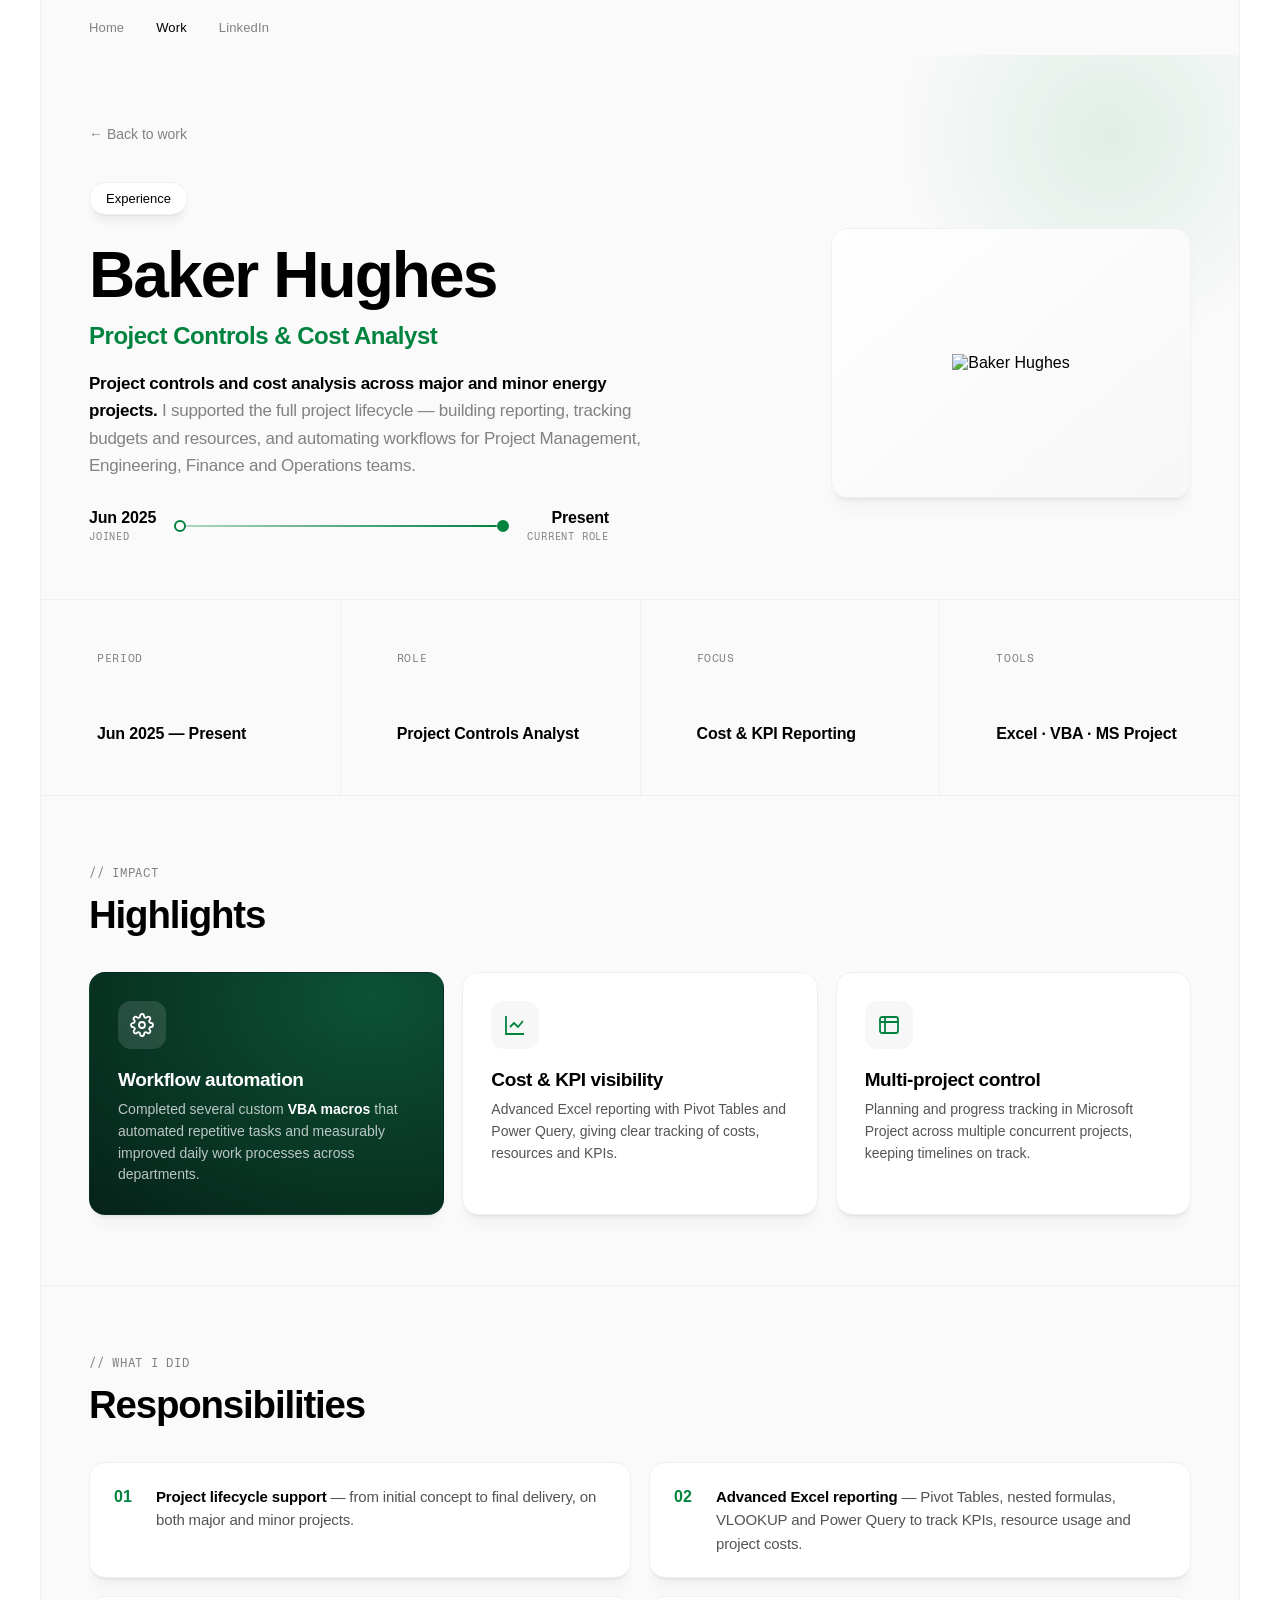
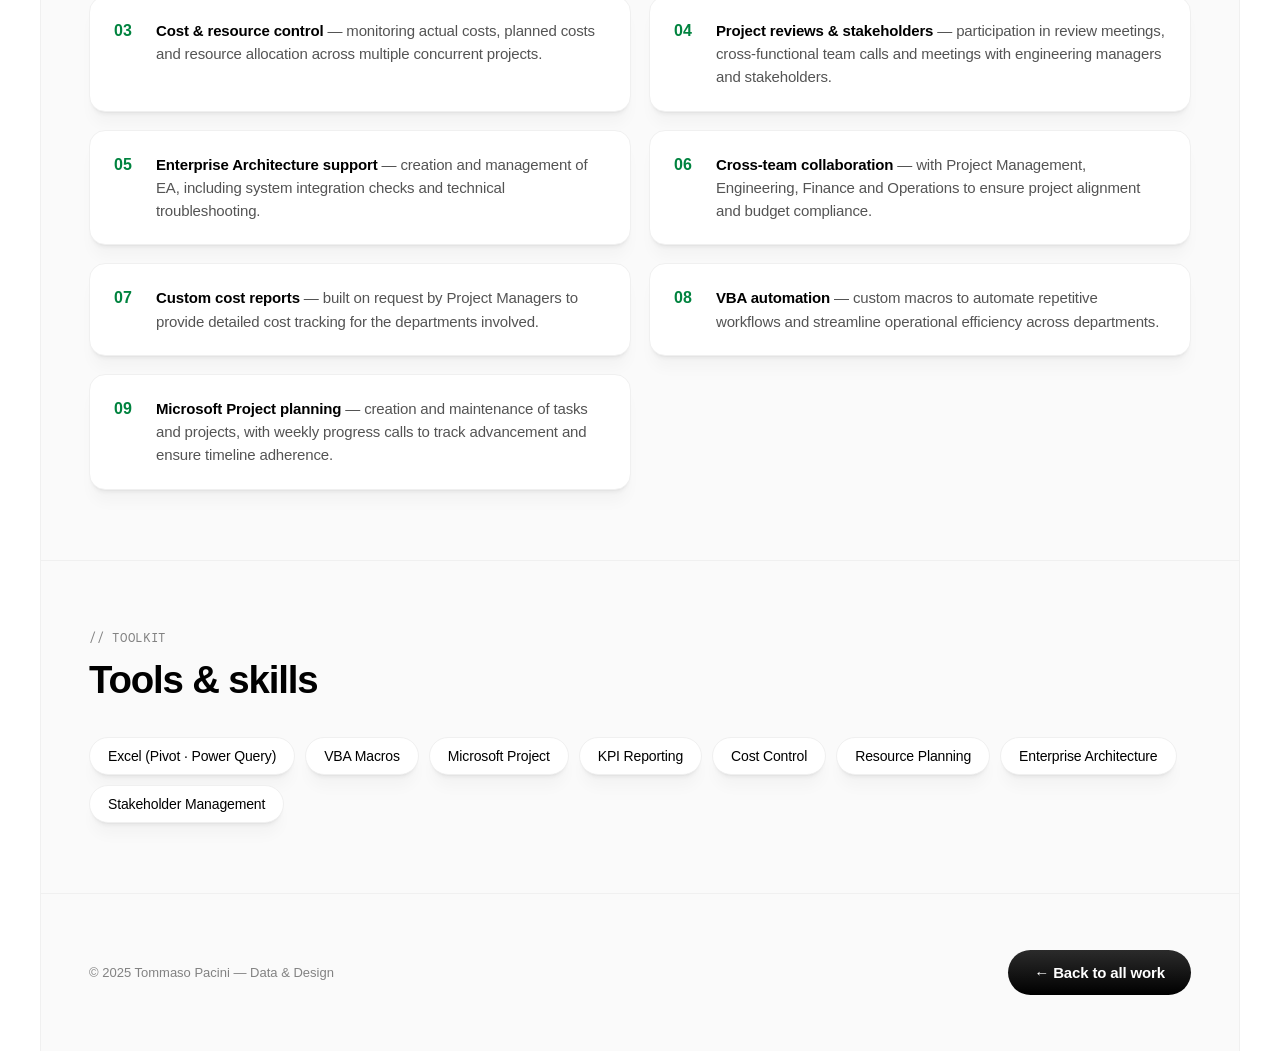
==== baker-hughes.html @ 3450409f "Add files via upload" ====
<!DOCTYPE html>
<html lang="en">
<head>
<meta charset="UTF-8">
<meta name="viewport" content="width=device-width, initial-scale=1.0">
<title>Baker Hughes — Tommaso Pacini</title>
<link rel="preconnect" href="https://rsms.me/">
<link rel="stylesheet" href="https://rsms.me/inter/inter.css">
<link rel="preconnect" href="https://fonts.googleapis.com">
<link rel="preconnect" href="https://fonts.gstatic.com" crossorigin>
<link href="https://fonts.googleapis.com/css2?family=Fragment+Mono&display=swap" rel="stylesheet">
<style>
:root {
  --white:#fff; --g-50:#fafafa; --g-100:#f7f7f7; --g-150:#f0f0f0; --g-200:#dedede;
  --g-300:#b8b8b8; --g-500:#828282; --g-600:#545454; --g-800:#2b2b2b; --black:#000;
  --bh:#00833f; --bh-dark:#0a3d2b;
  --font-display:'InterDisplay','Inter Display','Inter',sans-serif;
  --font-body:'Inter',sans-serif; --font-mono:'Fragment Mono',monospace;
  --r-card:16px; --r-pill:100px;
  --shadow-card:0px 0.597144px 0.597144px -0.9375px rgba(0,0,0,0.07),0px 1.81088px 1.81088px -1.875px rgba(0,0,0,0.07),0px 4.78699px 4.78699px -2.8125px rgba(0,0,0,0.06),0px 15px 15px -3.75px rgba(0,0,0,0.03);
  --shadow-float:0px 0.602187px 0.602187px -1.25px rgba(0,0,0,0.18),0px 2.288533px 2.288533px -2.5px rgba(0,0,0,0.16),0px 10px 10px -3.75px rgba(0,0,0,0.06);
  --ease:cubic-bezier(0.44,0,0.56,1); --ease-spring:cubic-bezier(0.22,1,0.36,1);
}
*,*::before,*::after{box-sizing:border-box;margin:0;padding:0;}
html{scroll-behavior:smooth;}
body{font-family:var(--font-body);background:var(--white);color:var(--black);-webkit-font-smoothing:antialiased;overflow-x:hidden;}
.frame{max-width:1200px;margin:0 auto;border-left:1px solid var(--g-150);border-right:1px solid var(--g-150);background:var(--g-50);min-height:100vh;}

/* NAV */
nav{position:sticky;top:0;z-index:300;background:rgba(250,250,250,0.88);backdrop-filter:blur(12px);-webkit-backdrop-filter:blur(12px);padding:20px 0;}
.nav-inner{display:flex;align-items:center;gap:32px;max-width:1200px;margin:0 auto;padding:0 48px;}
nav a{font-size:13px;letter-spacing:0.01em;color:var(--g-500);text-decoration:none;transition:color .25s var(--ease);}
nav a:hover,nav a.active{color:var(--black);}

/* HERO */
.hero{padding:70px 48px 56px;border-bottom:1px solid var(--g-150);}
.back{display:inline-flex;align-items:center;gap:8px;font-size:14px;font-weight:500;color:var(--g-500);text-decoration:none;margin-bottom:40px;transition:gap .25s var(--ease),color .25s var(--ease);}
.back:hover{gap:12px;color:var(--black);}
.badge{display:inline-flex;align-items:center;gap:8px;background:var(--white);border:1px solid var(--g-150);border-radius:var(--r-pill);padding:8px 16px;font-size:13px;font-weight:500;color:var(--black);box-shadow:var(--shadow-float);margin-bottom:28px;}
.hero-grid{display:grid;grid-template-columns:1fr 360px;gap:48px;align-items:center;}
.hero h1{font-family:var(--font-display);font-size:clamp(40px,5vw,68px);font-weight:600;letter-spacing:-0.03em;line-height:1.02;margin-bottom:14px;}
.role{font-family:var(--font-display);font-size:clamp(18px,2vw,24px);font-weight:600;letter-spacing:-0.02em;color:var(--bh);margin-bottom:20px;}
.intro{font-size:17px;font-weight:500;letter-spacing:-0.015em;line-height:1.6;color:var(--g-500);max-width:560px;}
.intro strong{color:var(--black);font-weight:600;}
.logo-card{background:linear-gradient(140deg,#fff,var(--g-100));border:1px solid var(--g-150);border-radius:var(--r-card);box-shadow:var(--shadow-card);aspect-ratio:4/3;display:flex;align-items:center;justify-content:center;padding:36px;}
.logo-card img{max-width:78%;height:auto;}

/* META */
.meta{display:grid;grid-template-columns:repeat(4,1fr);gap:1px;background:var(--g-150);border-bottom:1px solid var(--g-150);}
.meta div{background:var(--g-50);padding:26px 28px;}
.meta .k{font-family:var(--font-mono);font-size:11px;letter-spacing:.06em;text-transform:uppercase;color:var(--g-500);margin-bottom:8px;}
.meta .v{font-family:var(--font-display);font-size:16px;font-weight:600;letter-spacing:-0.01em;color:var(--black);}

/* SECTION */
.sec{padding:70px 48px;border-bottom:1px solid var(--g-150);}
.eyebrow{font-family:var(--font-mono);font-size:12px;letter-spacing:.06em;text-transform:uppercase;color:var(--g-500);margin-bottom:14px;}
.sec h2{font-family:var(--font-display);font-size:clamp(26px,3vw,40px);font-weight:600;letter-spacing:-0.03em;line-height:1.1;margin-bottom:36px;}

/* responsibilities */
.resp{list-style:none;display:grid;grid-template-columns:1fr 1fr;gap:18px;}
.resp li{display:flex;gap:16px;background:var(--white);border:1px solid var(--g-150);border-radius:var(--r-card);box-shadow:var(--shadow-card);padding:22px 24px;align-items:flex-start;}
.resp .n{font-family:var(--font-display);font-size:16px;font-weight:600;color:var(--bh);flex-shrink:0;width:26px;line-height:1.5;}
.resp p{font-size:15px;font-weight:450;letter-spacing:-0.01em;line-height:1.55;color:var(--g-600);}
.resp p b{color:var(--black);font-weight:600;}

/* tools */
.tools{display:flex;flex-wrap:wrap;gap:10px;}
.tool{background:var(--white);border:1px solid var(--g-150);border-radius:var(--r-pill);padding:10px 18px;font-size:14px;font-weight:500;letter-spacing:-0.01em;color:var(--black);box-shadow:var(--shadow-card);}

/* footer */
.foot{padding:56px 48px;display:flex;align-items:center;justify-content:space-between;gap:24px;flex-wrap:wrap;}
.foot a.cta{display:inline-flex;align-items:center;gap:10px;background:linear-gradient(180deg,#2b2b2b,#000);color:#fff;font-family:var(--font-display);font-size:15px;font-weight:600;letter-spacing:-0.01em;text-decoration:none;border-radius:var(--r-pill);padding:14px 26px;transition:transform .3s var(--ease-spring);}
.foot a.cta:hover{transform:translateY(-2px);}
.foot .muted{font-size:13px;color:var(--g-500);}

/* ambient accent nell'hero */
.hero{position:relative;overflow:hidden;}
.hero::before{content:'';position:absolute;top:-140px;right:-90px;width:440px;height:440px;border-radius:50%;background:radial-gradient(circle,rgba(0,131,63,0.10),transparent 70%);pointer-events:none;}
.hero>*{position:relative;z-index:1;}

@keyframes pulse{0%,100%{box-shadow:0 0 0 0 rgba(0,131,63,.4);}50%{box-shadow:0 0 0 7px rgba(0,131,63,0);}}

/* timeline periodo */
.timeline{display:flex;align-items:center;gap:18px;margin-top:30px;max-width:520px;}
.tl-end{display:flex;flex-direction:column;gap:3px;}
.tl-end.right{align-items:flex-end;text-align:right;}
.tl-date{font-family:var(--font-display);font-size:16px;font-weight:600;letter-spacing:-0.01em;color:var(--black);}
.tl-label{font-family:var(--font-mono);font-size:10px;letter-spacing:.08em;text-transform:uppercase;color:var(--g-500);}
.tl-track{flex:1;display:flex;align-items:center;}
.tl-line{flex:1;height:2px;background:linear-gradient(90deg,rgba(0,131,63,.3),var(--bh));border-radius:2px;}
.tl-node{width:12px;height:12px;border-radius:50%;background:var(--white);border:2px solid var(--bh);flex-shrink:0;}
.tl-node.now{background:var(--bh);border-color:var(--bh);animation:pulse 2.2s ease-in-out infinite;}

/* highlights */
.hl-grid{display:grid;grid-template-columns:repeat(3,1fr);gap:18px;}
.hl-card{background:var(--white);border:1px solid var(--g-150);border-radius:var(--r-card);box-shadow:var(--shadow-card);padding:28px;transition:transform .3s var(--ease-spring),box-shadow .3s var(--ease-spring);}
.hl-card:hover{transform:translateY(-4px);box-shadow:var(--shadow-card),0 24px 44px -20px rgba(0,0,0,.22);}
.hl-card.accent{background:radial-gradient(120% 130% at 80% 10%,#0c5236,#062017);border-color:transparent;color:#fff;}
.hl-ico{width:48px;height:48px;border-radius:13px;background:var(--g-100);display:flex;align-items:center;justify-content:center;color:var(--bh);margin-bottom:20px;}
.hl-card.accent .hl-ico{background:rgba(255,255,255,.12);color:#fff;}
.hl-title{font-family:var(--font-display);font-size:19px;font-weight:600;letter-spacing:-0.02em;margin-bottom:8px;color:var(--black);}
.hl-card.accent .hl-title{color:#fff;}
.hl-card p{font-size:14px;line-height:1.55;color:var(--g-600);}
.hl-card.accent p{color:rgba(255,255,255,.72);}

@media(max-width:960px){
  .nav-inner,.hero,.sec,.foot{padding-left:28px;padding-right:28px;}
  .hero-grid{grid-template-columns:1fr;}
  .logo-card{max-width:320px;}
  .meta{grid-template-columns:1fr 1fr;}
  .resp{grid-template-columns:1fr;}
  .hl-grid{grid-template-columns:1fr;}
}
</style>
</head>
<body>
<div class="frame">

  <nav>
    <div class="nav-inner">
      <a href="index.html">Home</a>
      <a href="work.html" class="active">Work</a>
      <a href="https://www.linkedin.com/in/tommaso-pacini-035a2924a/" target="_blank">LinkedIn</a>
    </div>
  </nav>

  <!-- HERO -->
  <section class="hero">
    <a class="back" href="work.html">← Back to work</a>
    <div class="hero-grid">
      <div>
        <span class="badge">Experience</span>
        <h1>Baker Hughes</h1>
        <div class="role">Project Controls &amp; Cost Analyst</div>
        <p class="intro">
          <strong>Project controls and cost analysis across major and minor energy projects.</strong>
          I supported the full project lifecycle — building reporting, tracking budgets and resources, and automating
          workflows for Project Management, Engineering, Finance and Operations teams.
        </p>

        <div class="timeline">
          <div class="tl-end">
            <span class="tl-date">Jun 2025</span>
            <span class="tl-label">Joined</span>
          </div>
          <div class="tl-track">
            <span class="tl-node"></span>
            <span class="tl-line"></span>
            <span class="tl-node now"></span>
          </div>
          <div class="tl-end right">
            <span class="tl-date">Present</span>
            <span class="tl-label">Current role</span>
          </div>
        </div>
      </div>
      <div class="logo-card">
        <img src="images/baker-hughes.png" alt="Baker Hughes">
      </div>
    </div>
  </section>

  <!-- META -->
  <div class="meta">
    <div><div class="k">Period</div><div class="v">Jun 2025 — Present</div></div>
    <div><div class="k">Role</div><div class="v">Project Controls Analyst</div></div>
    <div><div class="k">Focus</div><div class="v">Cost &amp; KPI Reporting</div></div>
    <div><div class="k">Tools</div><div class="v">Excel · VBA · MS Project</div></div>
  </div>

  <!-- HIGHLIGHTS -->
  <section class="sec">
    <div class="eyebrow">// Impact</div>
    <h2>Highlights</h2>
    <div class="hl-grid">
      <div class="hl-card accent">
        <div class="hl-ico"><svg width="24" height="24" viewBox="0 0 24 24" fill="none" stroke="currentColor" stroke-width="1.8"><path d="M12 15a3 3 0 1 0 0-6 3 3 0 0 0 0 6z"/><path d="M19.4 15a1.65 1.65 0 0 0 .33 1.82l.06.06a2 2 0 1 1-2.83 2.83l-.06-.06a1.65 1.65 0 0 0-1.82-.33 1.65 1.65 0 0 0-1 1.51V21a2 2 0 0 1-4 0v-.09A1.65 1.65 0 0 0 9 19.4a1.65 1.65 0 0 0-1.82.33l-.06.06a2 2 0 1 1-2.83-2.83l.06-.06a1.65 1.65 0 0 0 .33-1.82 1.65 1.65 0 0 0-1.51-1H3a2 2 0 0 1 0-4h.09A1.65 1.65 0 0 0 4.6 9a1.65 1.65 0 0 0-.33-1.82l-.06-.06a2 2 0 1 1 2.83-2.83l.06.06a1.65 1.65 0 0 0 1.82.33H9a1.65 1.65 0 0 0 1-1.51V3a2 2 0 0 1 4 0v.09a1.65 1.65 0 0 0 1 1.51 1.65 1.65 0 0 0 1.82-.33l.06-.06a2 2 0 1 1 2.83 2.83l-.06.06a1.65 1.65 0 0 0-.33 1.82V9a1.65 1.65 0 0 0 1.51 1H21a2 2 0 0 1 0 4h-.09a1.65 1.65 0 0 0-1.51 1z"/></svg></div>
        <div class="hl-title">Workflow automation</div>
        <p>Completed several custom <b style="color:#fff">VBA macros</b> that automated repetitive tasks and measurably improved daily work processes across departments.</p>
      </div>
      <div class="hl-card">
        <div class="hl-ico"><svg width="24" height="24" viewBox="0 0 24 24" fill="none" stroke="currentColor" stroke-width="1.8"><path d="M3 3v18h18"/><path d="M7 14l4-4 4 4 5-6"/></svg></div>
        <div class="hl-title">Cost &amp; KPI visibility</div>
        <p>Advanced Excel reporting with Pivot Tables and Power Query, giving clear tracking of costs, resources and KPIs.</p>
      </div>
      <div class="hl-card">
        <div class="hl-ico"><svg width="24" height="24" viewBox="0 0 24 24" fill="none" stroke="currentColor" stroke-width="1.8"><rect x="3" y="4" width="18" height="16" rx="2"/><path d="M3 9h18M8 4v16"/></svg></div>
        <div class="hl-title">Multi-project control</div>
        <p>Planning and progress tracking in Microsoft Project across multiple concurrent projects, keeping timelines on track.</p>
      </div>
    </div>
  </section>

  <!-- RESPONSIBILITIES -->
  <section class="sec">
    <div class="eyebrow">// What I did</div>
    <h2>Responsibilities</h2>
    <ul class="resp">
      <li><span class="n">01</span><p><b>Project lifecycle support</b> — from initial concept to final delivery, on both major and minor projects.</p></li>
      <li><span class="n">02</span><p><b>Advanced Excel reporting</b> — Pivot Tables, nested formulas, VLOOKUP and Power Query to track KPIs, resource usage and project costs.</p></li>
      <li><span class="n">03</span><p><b>Cost &amp; resource control</b> — monitoring actual costs, planned costs and resource allocation across multiple concurrent projects.</p></li>
      <li><span class="n">04</span><p><b>Project reviews &amp; stakeholders</b> — participation in review meetings, cross-functional team calls and meetings with engineering managers and stakeholders.</p></li>
      <li><span class="n">05</span><p><b>Enterprise Architecture support</b> — creation and management of EA, including system integration checks and technical troubleshooting.</p></li>
      <li><span class="n">06</span><p><b>Cross-team collaboration</b> — with Project Management, Engineering, Finance and Operations to ensure project alignment and budget compliance.</p></li>
      <li><span class="n">07</span><p><b>Custom cost reports</b> — built on request by Project Managers to provide detailed cost tracking for the departments involved.</p></li>
      <li><span class="n">08</span><p><b>VBA automation</b> — custom macros to automate repetitive workflows and streamline operational efficiency across departments.</p></li>
      <li><span class="n">09</span><p><b>Microsoft Project planning</b> — creation and maintenance of tasks and projects, with weekly progress calls to track advancement and ensure timeline adherence.</p></li>
    </ul>
  </section>

  <!-- TOOLS -->
  <section class="sec">
    <div class="eyebrow">// Toolkit</div>
    <h2>Tools &amp; skills</h2>
    <div class="tools">
      <span class="tool">Excel (Pivot · Power Query)</span>
      <span class="tool">VBA Macros</span>
      <span class="tool">Microsoft Project</span>
      <span class="tool">KPI Reporting</span>
      <span class="tool">Cost Control</span>
      <span class="tool">Resource Planning</span>
      <span class="tool">Enterprise Architecture</span>
      <span class="tool">Stakeholder Management</span>
    </div>
  </section>

  <!-- FOOTER -->
  <div class="foot">
    <span class="muted">© 2025 Tommaso Pacini — Data &amp; Design</span>
    <a class="cta" href="work.html">← Back to all work</a>
  </div>

</div>
</body>
</html>
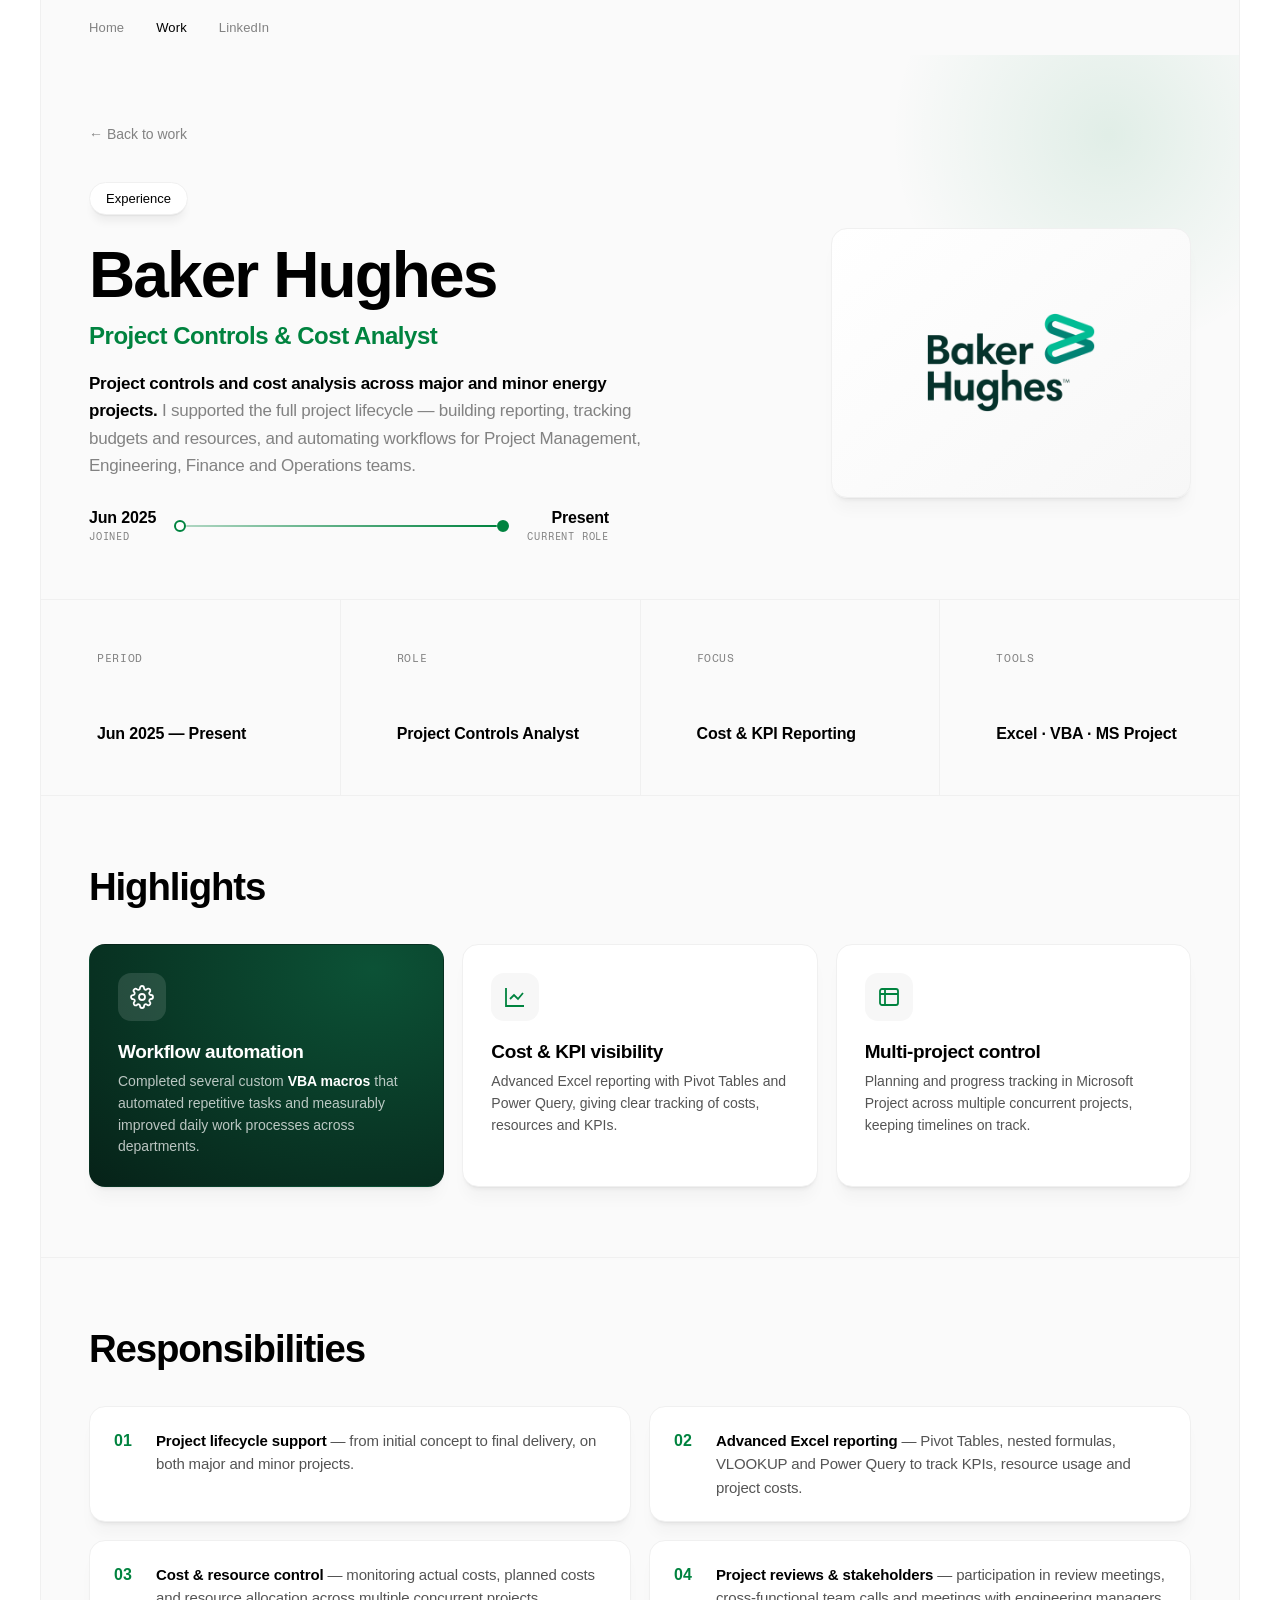
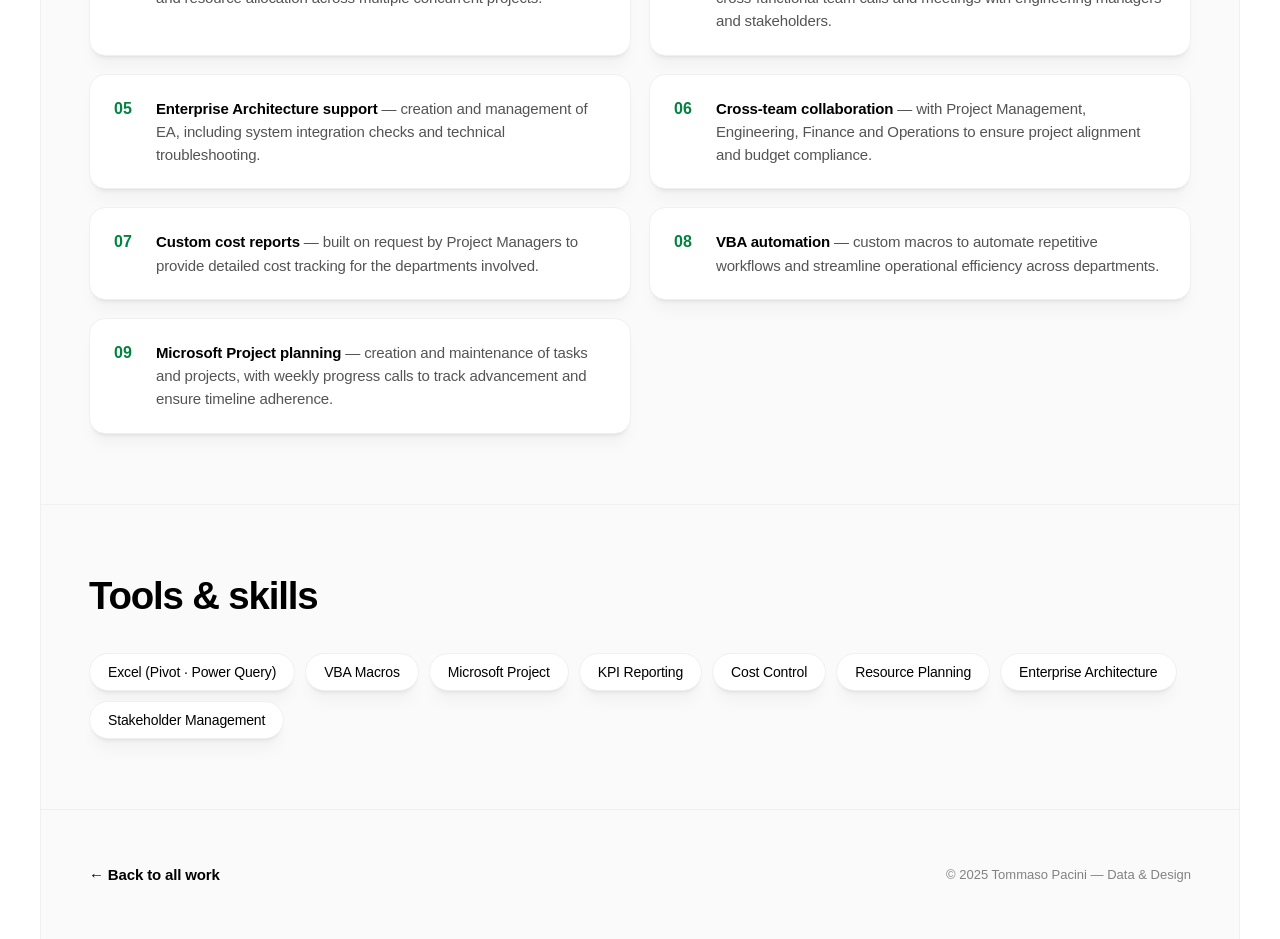
==== commit 6d7df6fc: "Minimal footer back-link on experience pages, remove // eyebrow labels Co-Authored-By: Claude Opus 4" ====
--- a/baker-hughes.html
+++ b/baker-hughes.html
@@ -69,8 +69,8 @@
 
 /* footer */
 .foot{padding:56px 48px;display:flex;align-items:center;justify-content:space-between;gap:24px;flex-wrap:wrap;}
-.foot a.cta{display:inline-flex;align-items:center;gap:10px;background:linear-gradient(180deg,#2b2b2b,#000);color:#fff;font-family:var(--font-display);font-size:15px;font-weight:600;letter-spacing:-0.01em;text-decoration:none;border-radius:var(--r-pill);padding:14px 26px;transition:transform .3s var(--ease-spring);}
-.foot a.cta:hover{transform:translateY(-2px);}
+.foot a.cta{display:inline-flex;align-items:center;gap:8px;background:none;color:var(--black);font-family:var(--font-display);font-size:15px;font-weight:600;letter-spacing:-0.01em;text-decoration:none;padding:0;transition:gap .25s var(--ease);}
+.foot a.cta:hover{gap:12px;}
 .foot .muted{font-size:13px;color:var(--g-500);}
 
 /* ambient accent nell'hero */
@@ -170,7 +170,6 @@
 
   <!-- HIGHLIGHTS -->
   <section class="sec">
-    <div class="eyebrow">// Impact</div>
     <h2>Highlights</h2>
     <div class="hl-grid">
       <div class="hl-card accent">
@@ -193,7 +192,6 @@
 
   <!-- RESPONSIBILITIES -->
   <section class="sec">
-    <div class="eyebrow">// What I did</div>
     <h2>Responsibilities</h2>
     <ul class="resp">
       <li><span class="n">01</span><p><b>Project lifecycle support</b> — from initial concept to final delivery, on both major and minor projects.</p></li>
@@ -210,7 +208,6 @@
 
   <!-- TOOLS -->
   <section class="sec">
-    <div class="eyebrow">// Toolkit</div>
     <h2>Tools &amp; skills</h2>
     <div class="tools">
       <span class="tool">Excel (Pivot · Power Query)</span>
@@ -226,8 +223,8 @@
 
   <!-- FOOTER -->
   <div class="foot">
+    <a class="cta" href="work.html">← Back to all work</a>
     <span class="muted">© 2025 Tommaso Pacini — Data &amp; Design</span>
-    <a class="cta" href="work.html">← Back to all work</a>
   </div>
 
 </div>
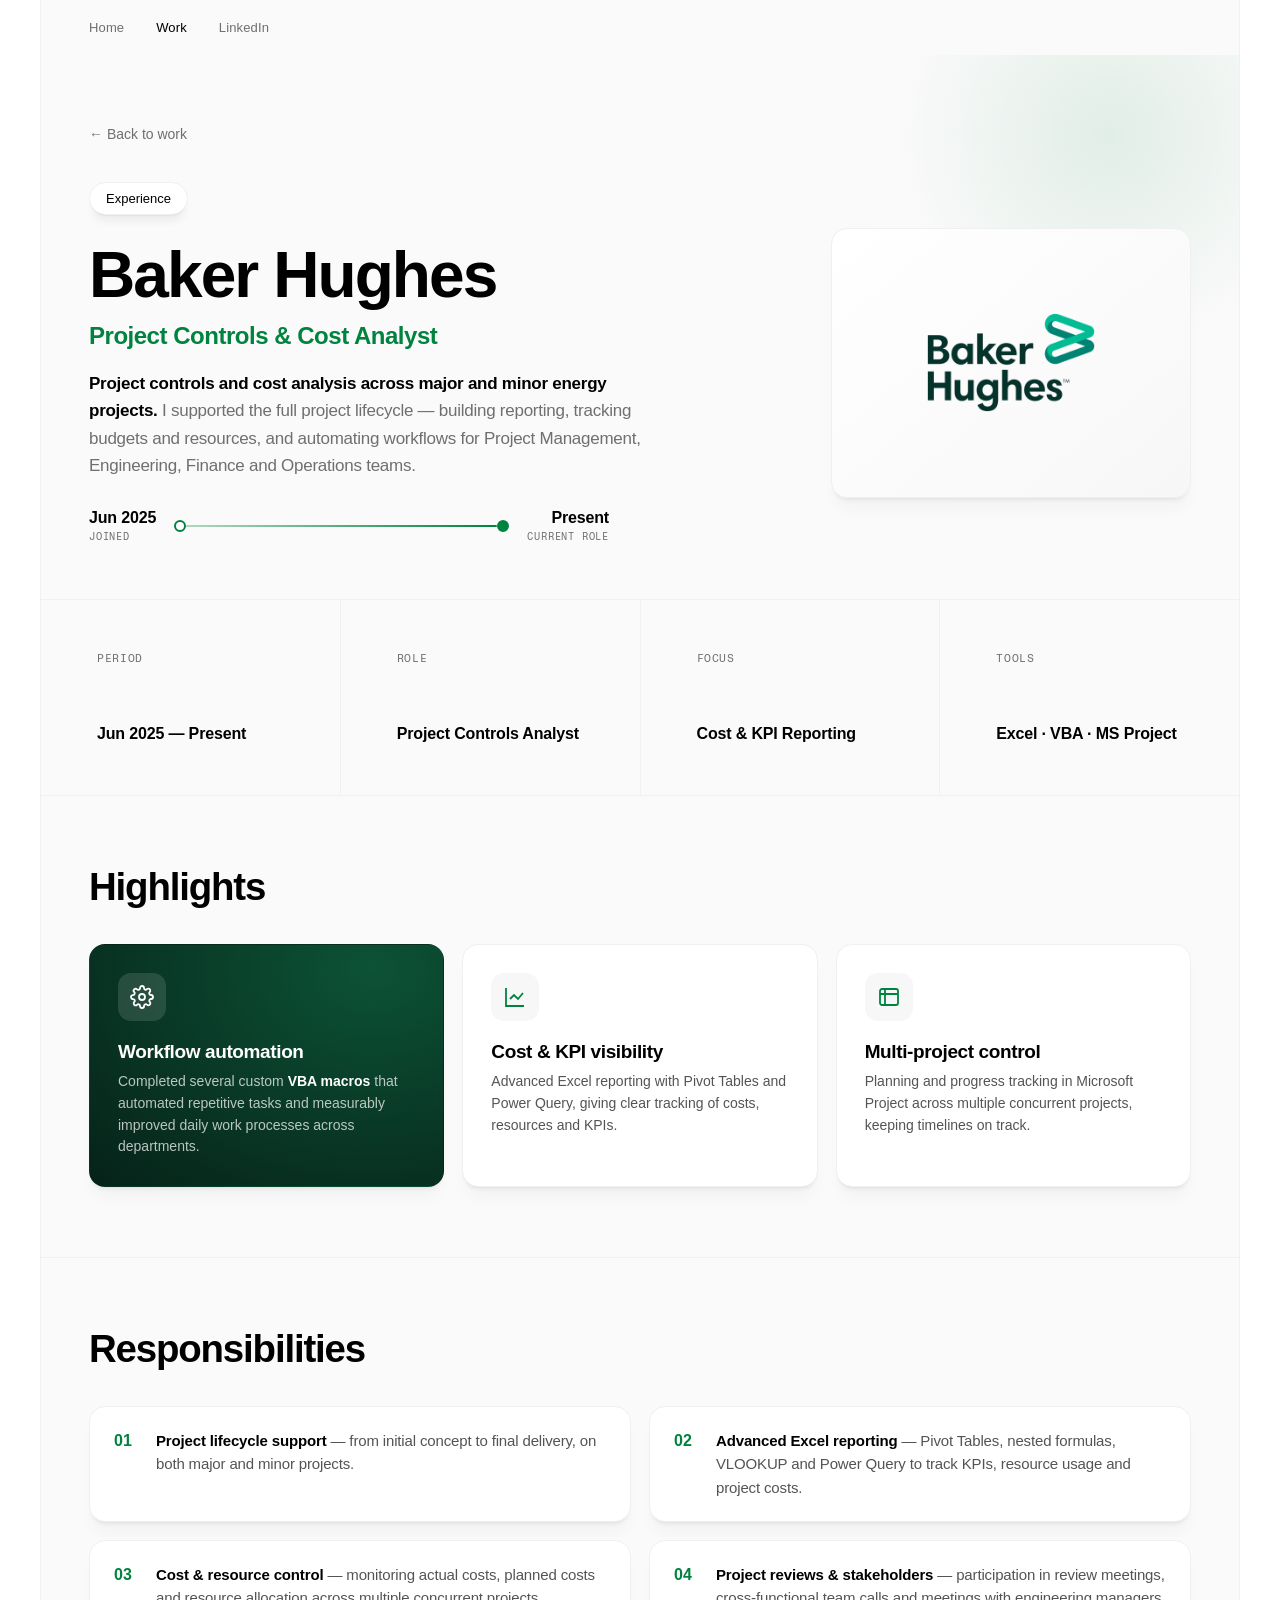
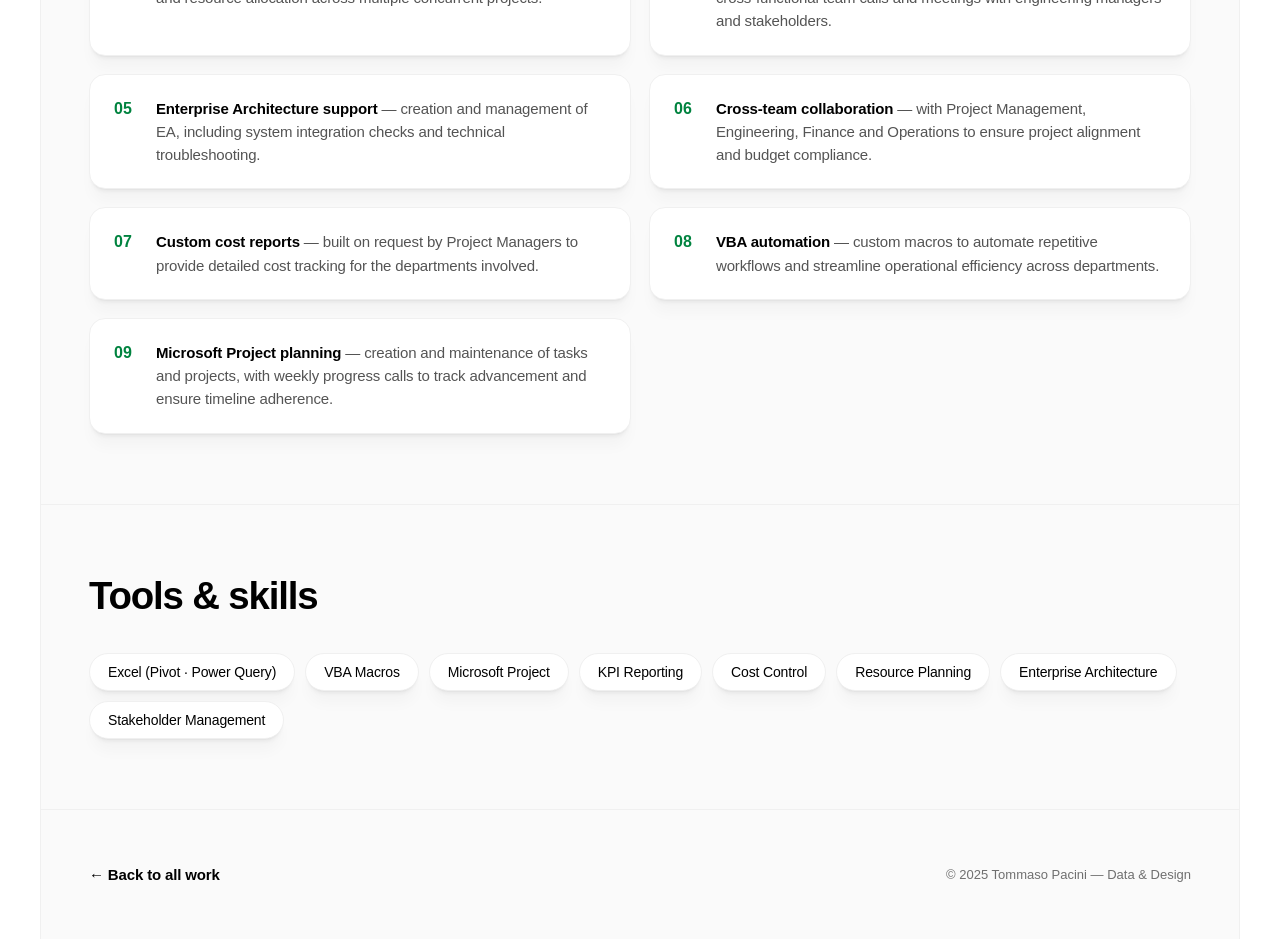
==== commit 6e90ed09: "a11y (apple-design): fix text contrast, keyboard focus-visible, reduced-motion across portfolio; ETS" ====
--- a/baker-hughes.html
+++ b/baker-hughes.html
@@ -12,7 +12,7 @@
 <style>
 :root {
   --white:#fff; --g-50:#fafafa; --g-100:#f7f7f7; --g-150:#f0f0f0; --g-200:#dedede;
-  --g-300:#b8b8b8; --g-500:#828282; --g-600:#545454; --g-800:#2b2b2b; --black:#000;
+  --g-300:#949494; --g-500:#6f6f6f; --g-600:#545454; --g-800:#2b2b2b; --black:#000;
   --bh:#00833f; --bh-dark:#0a3d2b;
   --font-display:'InterDisplay','Inter Display','Inter',sans-serif;
   --font-body:'Inter',sans-serif; --font-mono:'Fragment Mono',monospace;
@@ -111,6 +111,9 @@
   .resp{grid-template-columns:1fr;}
   .hl-grid{grid-template-columns:1fr;}
 }
+/* ── a11y (apple-design): focus visibile da tastiera + reduced motion ── */
+a:focus-visible,button:focus-visible,.btn:focus-visible,.btn-dark:focus-visible,.btn-ghost:focus-visible,.contact-btn:focus-visible,.cta-white:focus-visible,.cta-ghost:focus-visible,[tabindex]:focus-visible{outline:2px solid #1a6dff;outline-offset:3px;border-radius:6px;}
+@media (prefers-reduced-motion: reduce){*,*::before,*::after{animation-duration:.001ms!important;animation-iteration-count:1!important;transition-duration:.001ms!important;scroll-behavior:auto!important;}}
 </style>
 </head>
 <body>
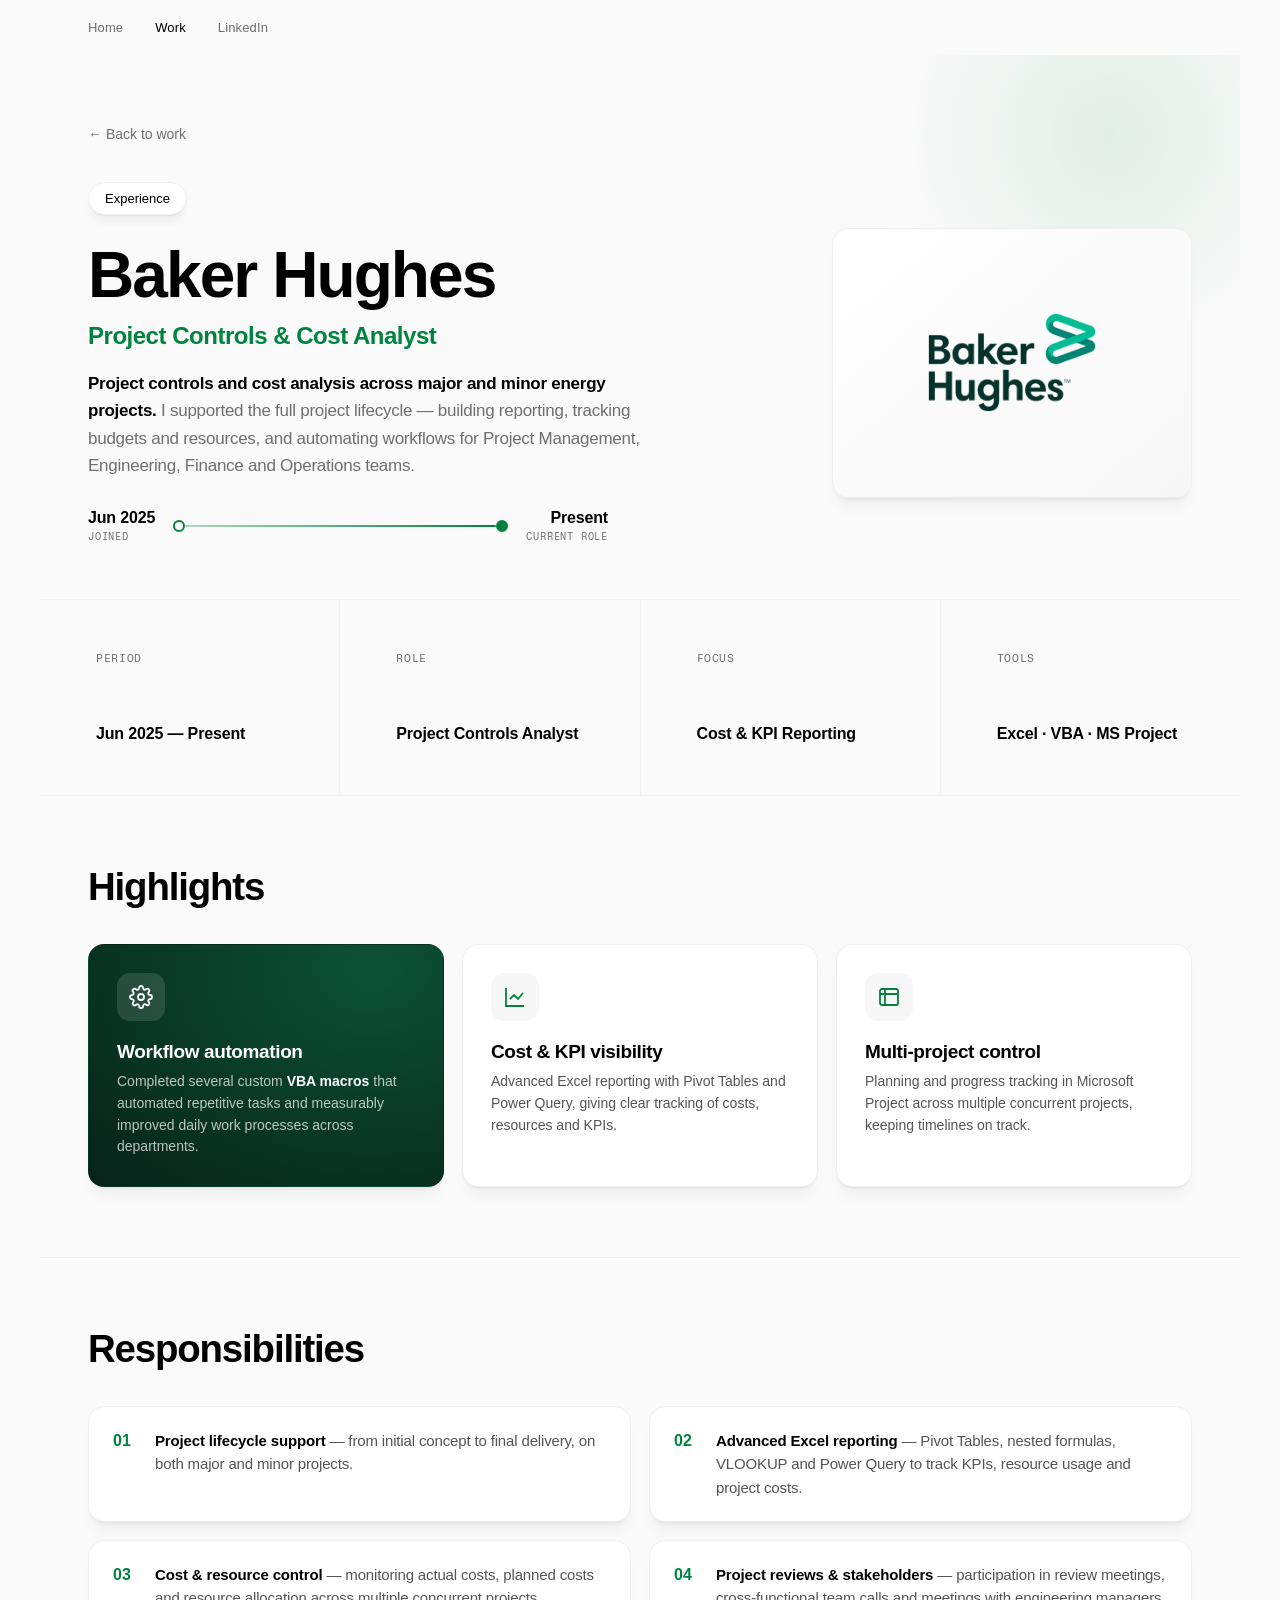
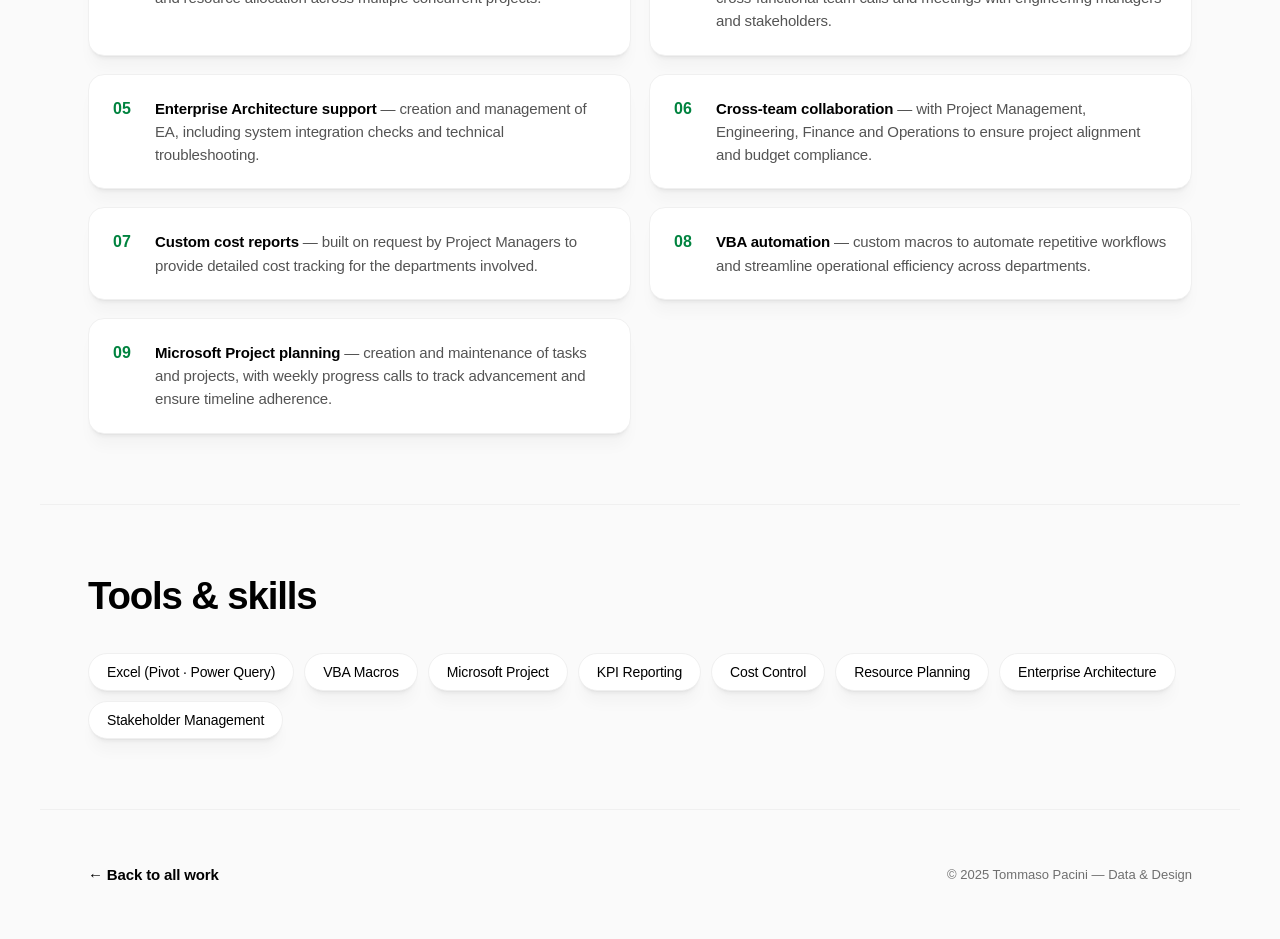
==== commit 8dbc47b8: "Uniform grey edge-to-edge (remove white side borders) on portfolio pages; add desktop playground Co-" ====
--- a/baker-hughes.html
+++ b/baker-hughes.html
@@ -4,6 +4,8 @@
 <meta charset="UTF-8">
 <meta name="viewport" content="width=device-width, initial-scale=1.0">
 <title>Baker Hughes — Tommaso Pacini</title>
+<link rel="icon" type="image/png" href="favicon.png">
+<link rel="apple-touch-icon" href="apple-touch-icon.png">
 <link rel="preconnect" href="https://rsms.me/">
 <link rel="stylesheet" href="https://rsms.me/inter/inter.css">
 <link rel="preconnect" href="https://fonts.googleapis.com">
@@ -114,6 +116,9 @@
 /* ── a11y (apple-design): focus visibile da tastiera + reduced motion ── */
 a:focus-visible,button:focus-visible,.btn:focus-visible,.btn-dark:focus-visible,.btn-ghost:focus-visible,.contact-btn:focus-visible,.cta-white:focus-visible,.cta-ghost:focus-visible,[tabindex]:focus-visible{outline:2px solid #1a6dff;outline-offset:3px;border-radius:6px;}
 @media (prefers-reduced-motion: reduce){*,*::before,*::after{animation-duration:.001ms!important;animation-iteration-count:1!important;transition-duration:.001ms!important;scroll-behavior:auto!important;}}
+/* grigio uniforme edge-to-edge (rimosse strisce/bordi bianchi laterali) */
+body{background:#fafafa!important;}
+.page-frame,.frame{border-left:none!important;border-right:none!important;}
 </style>
 </head>
 <body>
